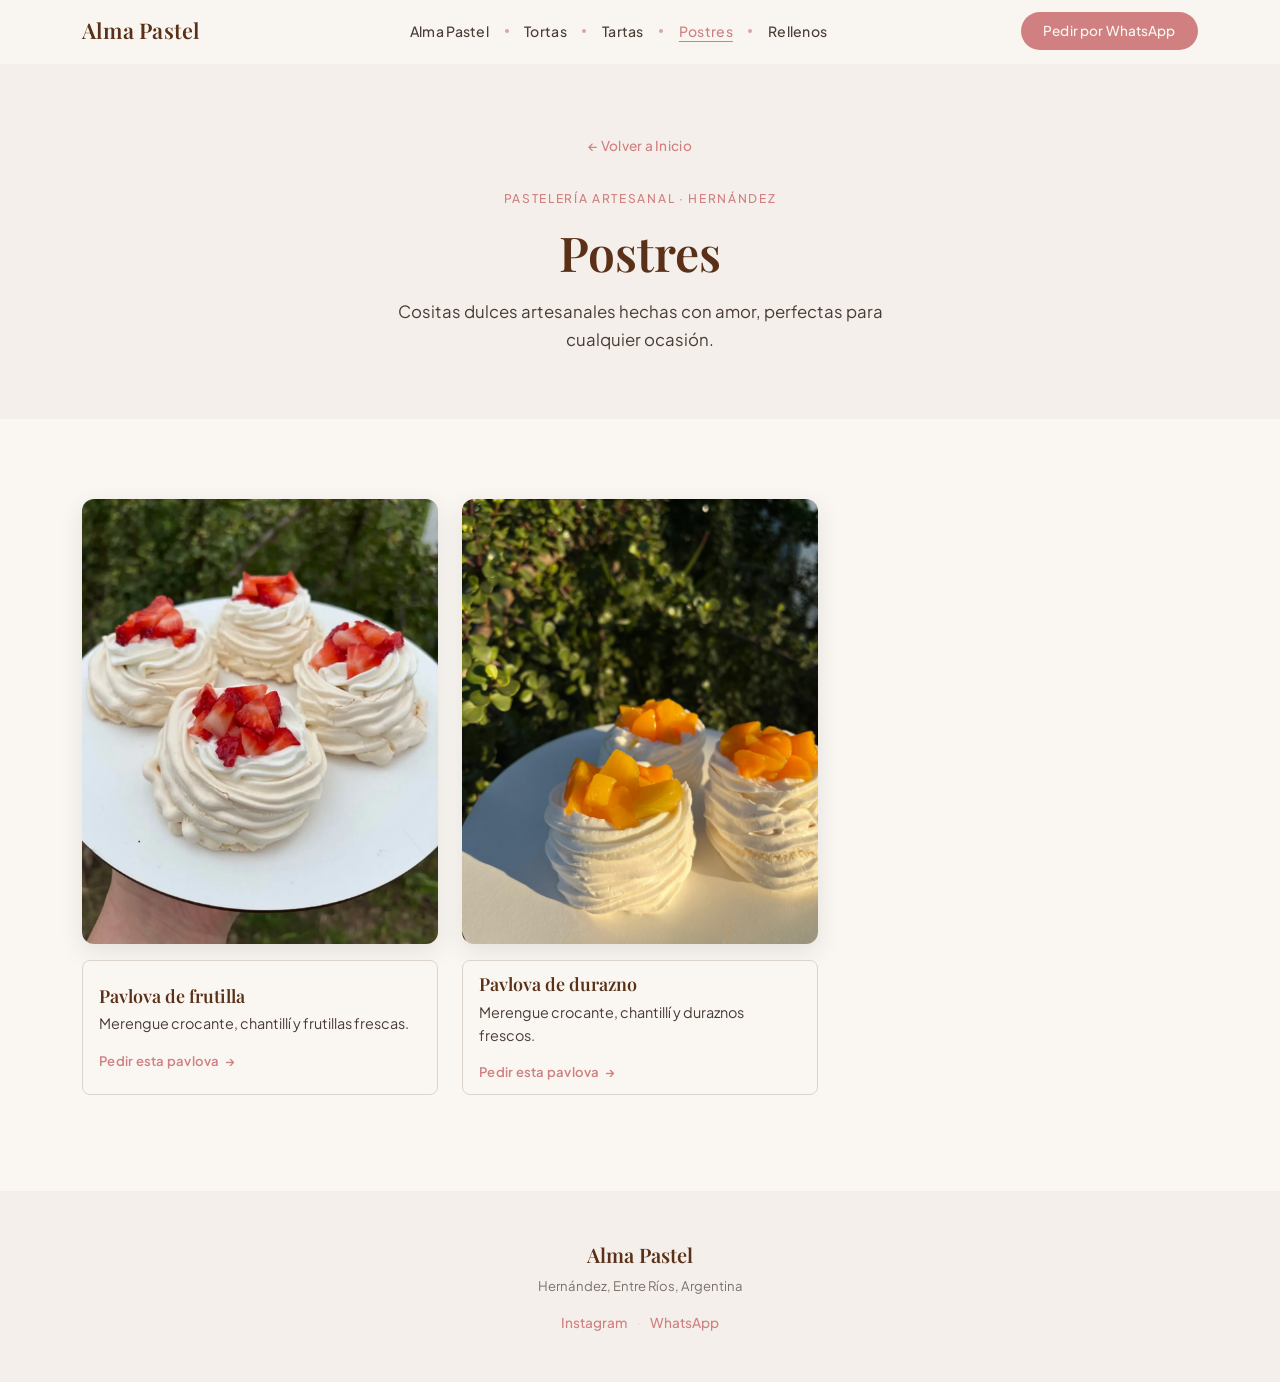
==== postres.html @ 7e45c55b "feat: categorías, páginas de rellenos y cards con rotación en táctil - Páginas de categorías (tortas" ====
<!DOCTYPE html>
<html lang="es">
<head>
    <meta charset="UTF-8">
    <meta name="viewport" content="width=device-width, initial-scale=1.0">
    <meta name="description" content="Postres artesanales de Alma Pastel en Hernández, Entre Ríos. Pavlovas y dulces hechos con amor. Pedilos por WhatsApp.">
    <title>Postres · Alma Pastel</title>
    <link rel="icon" type="image/png" href="static/img/favicon.png">

    <!-- Google tag (gtag.js) -->
    <script async src="https://www.googletagmanager.com/gtag/js?id=G-V1SF4TSCH2"></script>
    <script>
      window.dataLayer = window.dataLayer || [];
      function gtag(){dataLayer.push(arguments);}
      gtag('js', new Date());

      gtag('config', 'G-V1SF4TSCH2');
    </script>

    <link rel="preconnect" href="https://fonts.googleapis.com">
    <link rel="preconnect" href="https://fonts.gstatic.com" crossorigin>
    <link href="https://fonts.googleapis.com/css2?family=Playfair+Display:ital,wght@0,400;0,600;1,400;1,600&family=Plus+Jakarta+Sans:wght@400;500;600&display=swap" rel="stylesheet">

    <link href="https://cdn.jsdelivr.net/npm/bootstrap@5.3.3/dist/css/bootstrap.min.css" rel="stylesheet">
    <link rel="stylesheet" href="static/css/style.css">
</head>
<body data-page="postres">
    <header id="main-header" data-inject="navbar"></header>

    <main>
        <section class="page-header">
            <div class="container">
                <a href="index.html" class="breadcrumb-link d-inline-block">← Volver a Inicio</a>
                <p class="page-eyebrow text-uppercase fw-medium">Pastelería artesanal · Hernández</p>
                <h1 class="page-title">Postres</h1>
                <p class="page-sub">Cositas dulces artesanales hechas con amor, perfectas para cualquier ocasión.</p>
            </div>
        </section>

        <section id="productos" class="productos-section">
            <div class="container">
                <div class="row creaciones-grid">
                    <div class="col-lg-4 col-md-6 reveal">
                        <article class="creacion-card mx-auto overflow-hidden">
                            <div class="creacion-media creacion-media--standard">
                                <img src="static/img/creacion-pavlova-frutilla.webp" alt="Pavlova de frutilla de Alma Pastel" class="d-block w-100 h-100 object-fit-cover" loading="lazy">
                            </div>
                        </article>
                        <div class="creacion-caption d-flex flex-column justify-content-center">
                            <h3 class="creacion-name fw-semibold">Pavlova de frutilla</h3>
                            <p class="creacion-desc">Merengue crocante, chantillí y frutillas frescas.</p>
                            <a href="https://wa.me/YOUR_PHONE_NUMBER" class="creacion-cta align-self-start" data-mensaje="Hola! Quiero consultar por la pavlova de frutilla.">Pedir esta pavlova</a>
                        </div>
                    </div>
                    <div class="col-lg-4 col-md-6 reveal" data-delay="1">
                        <article class="creacion-card mx-auto overflow-hidden">
                            <div class="creacion-media creacion-media--standard">
                                <img src="static/img/creacion-pavlova-durazno.webp" alt="Pavlova de durazno de Alma Pastel" class="d-block w-100 h-100 object-fit-cover" loading="lazy">
                            </div>
                        </article>
                        <div class="creacion-caption d-flex flex-column justify-content-center">
                            <h3 class="creacion-name fw-semibold">Pavlova de durazno</h3>
                            <p class="creacion-desc">Merengue crocante, chantillí y duraznos frescos.</p>
                            <a href="https://wa.me/YOUR_PHONE_NUMBER" class="creacion-cta align-self-start" data-mensaje="Hola! Quiero consultar por la pavlova de durazno.">Pedir esta pavlova</a>
                        </div>
                    </div>
                </div>
            </div>
        </section>
    </main>

    <footer data-inject="footer" class="site-footer py-5"></footer>

    <div data-inject="flotantes"></div>

    <script src="static/js/components.js"></script>
    <script src="https://cdn.jsdelivr.net/npm/bootstrap@5.3.3/dist/js/bootstrap.bundle.min.js"></script>
    <script src="static/js/script.js"></script>
</body>
</html>
---- static/css/style.css ----
:root {
    --ap-bg-marfil: #FAF7F2;
    --ap-bg-crema: #F4EFEA;
    --ap-bg-rosa-sutil: #EFE3DD;
    --ap-text-chocolate: #5A3018;
    --ap-text-espresso: #4A3B35;
    --ap-accent-rosa: #D08081;
    --ap-placeholder-bg: #EAE4DD;
    --ap-placeholder-border: #DCD4CA;

    --ap-font-serif: 'Playfair Display', Georgia, 'Times New Roman', serif;
    --ap-font-sans: 'Plus Jakarta Sans', -apple-system, BlinkMacSystemFont, 'Segoe UI', sans-serif;

    --ap-navbar-height: 76px;
}

/* Base */
html {
    scroll-behavior: smooth;
    scroll-padding-top: var(--ap-navbar-height);
}

body {
    font-family: var(--ap-font-sans);
    font-weight: 400;
    color: var(--ap-text-espresso);
    background-color: var(--ap-bg-marfil);
    line-height: 1.6;
    -webkit-font-smoothing: antialiased;
    -moz-osx-font-smoothing: grayscale;
}

/* Tipografía base */
h1, h2, h3, h4, h5, h6 {
    font-family: var(--ap-font-serif);
    color: var(--ap-text-chocolate);
    font-weight: 600;
    line-height: 1.2;
}

a {
    color: var(--ap-accent-rosa);
    text-decoration: none;
    transition: color 0.2s ease;
}

a:hover {
    color: var(--ap-text-chocolate);
}

/* Navbar */
.navbar {
    background-color: rgba(250, 247, 242, 0.85);
    backdrop-filter: blur(12px);
    -webkit-backdrop-filter: blur(12px);
    border-bottom: 1px solid transparent;
    transition: border-color 0.3s ease, box-shadow 0.3s ease;
    padding: 0.75rem 0;
    z-index: 1030;
}

.navbar.scrolled {
    border-bottom-color: var(--ap-placeholder-border);
    box-shadow: 0 1px 8px rgba(43, 30, 25, 0.04);
}

.navbar-brand {
    line-height: 1.1;
}

.brand-name {
    font-family: var(--ap-font-serif);
    font-size: 1.35rem;
    font-weight: 600;
    color: var(--ap-text-chocolate);
    letter-spacing: 0.01em;
}

.navbar-toggler {
    border: none;
    padding: 0.35rem;
}

.navbar-toggler:focus {
    box-shadow: none;
}

.navbar-toggler-icon {
    background-image: url("data:image/svg+xml,%3csvg xmlns='http://www.w3.org/2000/svg' viewBox='0 0 30 30'%3e%3cpath stroke='%234A3B35' stroke-linecap='round' stroke-miterlimit='10' stroke-width='2' d='M4 7h22M4 15h22M4 23h22'/%3e%3c/svg%3e");
    width: 24px;
    height: 24px;
}

.nav-link {
    font-family: var(--ap-font-sans);
    font-size: 0.88rem;
    font-weight: 500;
    color: var(--ap-text-espresso) !important;
    letter-spacing: 0.02em;
    padding: 0.5rem 1.1rem !important;
    transition: color 0.2s ease;
}

.nav-link:hover {
    color: var(--ap-text-chocolate) !important;
}

.nav-link.active {
    color: var(--ap-accent-rosa) !important;
    text-decoration: underline;
    text-underline-offset: 4px;
    text-decoration-color: var(--ap-accent-rosa);
}

/* Puntitos separadores entre nav links (solo desktop) */
@media (min-width: 992px) {
    .navbar-nav .nav-item {
        position: relative;
    }

    .navbar-nav .nav-item:not(:last-child)::after {
        content: '';
        position: absolute;
        top: 50%;
        right: -2px;
        transform: translateY(-50%);
        width: 4px;
        height: 4px;
        border-radius: 50%;
        background-color: var(--ap-accent-rosa);
        opacity: 0.7;
    }
}

/* Botón WhatsApp (navbar desktop) */
.btn-whatsapp {
    font-family: var(--ap-font-sans);
    font-size: 0.85rem;
    font-weight: 500;
    color: var(--ap-bg-marfil);
    background-color: var(--ap-accent-rosa);
    border: none;
    padding: 0.55rem 1.4rem;
    letter-spacing: 0.01em;
    transition: background-color 0.2s ease, transform 0.15s ease;
}

.btn-whatsapp:hover {
    background-color: var(--ap-text-chocolate);
    color: var(--ap-bg-marfil);
    transform: translateY(-1px);
}

/* Botón WhatsApp (navbar mobile) */
.btn-whatsapp-mobile {
    display: flex;
    align-items: center;
    justify-content: center;
    width: 40px;
    height: 40px;
    background-color: var(--ap-accent-rosa);
    color: var(--ap-bg-marfil);
    transition: background-color 0.2s ease;
}

.btn-whatsapp-mobile:hover {
    background-color: var(--ap-text-chocolate);
    color: var(--ap-bg-marfil);
}

/* Ocultar el botón WhatsApp del navbar cuando aparece el botón flotante */
.navbar-wa-hidden {
    opacity: 0;
    visibility: hidden;
    transform: translateY(4px);
    pointer-events: none;
}

.btn-whatsapp.navbar-wa-hidden,
.btn-whatsapp-mobile.navbar-wa-hidden {
    transition: opacity 0.3s ease, transform 0.3s ease, visibility 0.3s ease;
}

/* Hero */
#hero {
    position: relative;
    overflow: hidden;
    padding-top: calc(var(--ap-navbar-height) + 4rem);
    padding-bottom: 4rem;
    min-height: 100vh;
    display: flex;
    align-items: center;
}

.hero-bg {
    position: absolute;
    inset: 0;
    z-index: 0;
    overflow: hidden;
}

.hero-bg::after {
    content: '';
    position: absolute;
    inset: 0;
    background-color: rgba(250, 247, 242, 0.55);
    z-index: 1;
}

.hero-image {
    position: relative;
    height: 120%;
    top: -10%;
    will-change: transform;
    transform: translateY(0);
}

.hero-content {
    position: relative;
    z-index: 2;
    padding-right: 3rem;
    padding-bottom: 3rem;
}

.hero-eyebrow {
    font-family: var(--ap-font-sans);
    font-size: 0.75rem;
    letter-spacing: 0.14em;
    color: var(--ap-accent-rosa);
    margin-bottom: 1.5rem;
}

.hero-title {
    font-size: clamp(2.2rem, 4vw, 3.2rem);
    font-weight: 600;
    line-height: 1.15;
    color: var(--ap-text-chocolate);
    margin-bottom: 1.5rem;
    max-width: 640px;
}

.hero-text {
    font-size: 1.05rem;
    line-height: 1.7;
    color: var(--ap-text-espresso);
    margin-bottom: 2.25rem;
    max-width: 440px;
}

.hero-text i {
    margin-right: 0.12em;
    font-style: italic;
}

.hero-cta {
    display: flex;
    flex-wrap: wrap;
    gap: 0.85rem;
    align-items: center;
}

.btn-ghost {
    font-family: var(--ap-font-sans);
    font-size: 0.88rem;
    font-weight: 500;
    color: var(--ap-text-espresso);
    border: 1px solid var(--ap-placeholder-border);
    padding: 0.55rem 1.6rem;
    letter-spacing: 0.01em;
    transition: border-color 0.2s ease, color 0.2s ease;
}

.btn-ghost:hover {
    border-color: var(--ap-text-espresso);
    color: var(--ap-text-chocolate);
    background-color: transparent;
}

.section-header {
    max-width: 540px;
    margin: 0 auto 4rem;
}

.section-header h2 {
    font-size: clamp(1.8rem, 3vw, 2.4rem);
    margin-bottom: 1rem;
}

/* --- Creaciones --- */
#creaciones {
    padding: 6rem 0;
    background-color: var(--ap-bg-marfil);
}

.creaciones-grid {
    row-gap: 2.5rem;
}

.creaciones-grid > [class*="col-"] {
    display: flex;
    flex-direction: column;
}

.creacion-card {
    width: 100%;
    max-width: 480px;
    box-shadow: 0 8px 24px rgba(43, 30, 25, 0.10);
    border-radius: 12px;
}

.creacion-media {
    border-radius: 0;
    overflow: hidden;
    background-color: var(--ap-placeholder-bg);
    position: relative;
}

.creacion-media img {
    transition: transform 0.5s ease;
}

.creacion-media--tall,
.creacion-media--standard {
    aspect-ratio: 4 / 5;
}

.creacion-caption {
    flex-grow: 1;
    width: 100%;
    max-width: 480px;
    margin: 1rem auto 0;
    background-color: rgba(250, 247, 242, 0.92);
    backdrop-filter: blur(6px);
    -webkit-backdrop-filter: blur(6px);
    border: 1px solid var(--ap-placeholder-border);
    border-radius: 8px;
    padding: 0.75rem 1rem;
}

.creacion-name {
    font-family: var(--ap-font-serif);
    font-size: 1.12rem;
    color: var(--ap-text-chocolate);
    margin: 0 0 0.4rem;
}

.creacion-desc {
    font-size: 0.9rem;
    line-height: 1.6;
    color: var(--ap-text-espresso);
    margin: 0;
}

.creacion-cta {
    margin-top: 0.9rem;
    font-family: var(--ap-font-sans);
    font-size: 0.82rem;
    font-weight: 600;
    color: var(--ap-accent-rosa);
    letter-spacing: 0.02em;
    transition: color 0.2s ease;
}

.creacion-cta::after {
    content: '→';
    margin-left: 0.35rem;
    transition: transform 0.2s ease;
    display: inline-block;
}

.creacion-cta:hover {
    color: var(--ap-text-chocolate);
}

.creacion-cta:hover::after {
    transform: translateX(3px);
}

/* Hover sutil solo en dispositivos con hover real (desktop) */
@media (hover: hover) and (pointer: fine) {
    .creacion-card {
        transition: transform 0.4s ease, box-shadow 0.4s ease;
    }

    .creacion-card:hover {
        transform: translateY(-6px);
        box-shadow: 0 14px 30px rgba(43, 30, 25, 0.16);
    }

    .creacion-card:hover .creacion-media img {
        transform: scale(1.03);
    }

    .creacion-caption {
        transition: box-shadow 0.3s ease, border-color 0.3s ease;
    }

    .creacion-caption:hover {
        border-color: var(--ap-accent-rosa);
        box-shadow: 0 8px 18px rgba(43, 30, 25, 0.10);
    }
}

/* --- Cards de categorías (index: Tortas, Tartas, Postres) --- */
.categoria-card {
    position: relative;
    width: 100%;
    max-width: 480px;
    aspect-ratio: 4 / 5;
    border-radius: 12px;
    overflow: hidden;
    background-color: var(--ap-placeholder-bg);
    box-shadow: 0 8px 24px rgba(43, 30, 25, 0.10);
}

.categoria-img {
    position: absolute;
    inset: 0;
    width: 100%;
    height: 100%;
    object-fit: cover;
    filter: blur(6px);
    transform: scale(1.05);
    transition: filter 0.3s ease;
}

.categoria-overlay {
    position: absolute;
    inset: 0;
    background-color: rgba(250, 247, 242, 0.35);
}

.categoria-content {
    position: relative;
    z-index: 1;
    display: flex;
    flex-direction: column;
    align-items: center;
    justify-content: center;
    width: 100%;
    height: 100%;
    padding: 1rem;
    text-align: center;
}

.categoria-nombre {
    font-family: var(--ap-font-serif);
    font-size: clamp(1.6rem, 2.5vw, 2.1rem);
    font-weight: 600;
    color: var(--ap-text-chocolate);
}

.categoria-flecha {
    display: inline-flex;
    align-items: center;
    justify-content: center;
    width: 44px;
    height: 44px;
    margin-top: 0.75rem;
    border-radius: 50%;
    color: var(--ap-bg-marfil);
    background-color: var(--ap-accent-rosa);
    box-shadow: 0 2px 10px rgba(43, 30, 25, 0.18);
    transition: background-color 0.2s ease, transform 0.2s ease;
}

/* Hover sutil solo en dispositivos con hover real (desktop) */
@media (hover: hover) and (pointer: fine) {
    .categoria-card {
        transition: transform 0.4s ease, box-shadow 0.4s ease;
    }

    .categoria-card:hover {
        transform: translateY(-6px);
        box-shadow: 0 14px 30px rgba(43, 30, 25, 0.16);
    }

    .categoria-card:hover .categoria-img {
        filter: blur(4px);
    }

    .categoria-card:hover .categoria-flecha {
        background-color: var(--ap-text-chocolate);
        transform: translateX(4px);
    }
}

/* --- Páginas de categorías (Tortas, Tartas, Postres) --- */
.page-header {
    padding: calc(var(--ap-navbar-height) + 3.5rem) 0 3rem;
    background-color: var(--ap-bg-crema);
    text-align: center;
}

.breadcrumb-link {
    font-family: var(--ap-font-sans);
    font-size: 0.85rem;
    font-weight: 500;
    color: var(--ap-accent-rosa);
    margin-bottom: 2rem;
    letter-spacing: 0.02em;
    transition: color 0.2s ease;
}

.breadcrumb-link:hover {
    color: var(--ap-text-chocolate);
}

.page-eyebrow {
    font-family: var(--ap-font-sans);
    font-size: 0.75rem;
    letter-spacing: 0.14em;
    color: var(--ap-accent-rosa);
    margin-bottom: 1rem;
    text-transform: uppercase;
}

.page-title {
    font-size: clamp(2.2rem, 4vw, 3rem);
    color: var(--ap-text-chocolate);
    margin-bottom: 1rem;
}

.page-sub {
    font-size: 1.05rem;
    line-height: 1.7;
    color: var(--ap-text-espresso);
    max-width: 520px;
    margin-left: auto;
    margin-right: auto;
}

.productos-section {
    padding: 5rem 0 6rem;
    background-color: var(--ap-bg-marfil);
}

/* --- Sobre Alma --- */
#sobre-alma {
    padding: 6rem 0;
    background-color: var(--ap-bg-marfil);
    border-bottom: 1px solid var(--ap-placeholder-border);
}

.sobre-img-wrapper {
    border-radius: 12px;
    overflow: hidden;
    background-color: var(--ap-placeholder-bg);
    border: 1px solid var(--ap-placeholder-border);
    box-shadow: 0 8px 24px rgba(46, 26, 15, 0.12);
}

/* Mientras no exista img/sobre-alma.jpg se muestra el fondo de placeholder sin romper el layout */
.sobre-img {
    aspect-ratio: 4 / 5;
}

.sobre-content {
    padding: 0 1rem;
}

@media (min-width: 992px) {
    .sobre-content {
        padding: 0 2rem 0 3.5rem;
    }
}

.sobre-eyebrow {
    font-family: var(--ap-font-sans);
    font-size: 0.75rem;
    letter-spacing: 0.14em;
    color: var(--ap-accent-rosa);
    margin-bottom: 1rem;
}

.sobre-title {
    font-size: clamp(1.8rem, 3vw, 2.4rem);
    margin-bottom: 1.5rem;
}

.sobre-text {
    font-size: 1.02rem;
    line-height: 1.75;
    color: var(--ap-text-espresso);
    margin-bottom: 1.25rem;
    max-width: 560px;
}

.sobre-text i {
    margin-right: 0.12em;
    font-style: italic;
}

/* --- Pausa Visual --- */
#pausa-visual {
    background-color: var(--ap-bg-rosa-sutil);
    padding: 8rem 0;
}

.pausa-frase {
    font-family: var(--ap-font-serif);
    font-size: clamp(1.7rem, 3.5vw, 2.3rem);
    line-height: 1.35;
    color: var(--ap-text-chocolate);
    max-width: 720px;
}

/* --- Rellenos (placeholder) --- */
#rellenos {
    background-color: var(--ap-bg-marfil);
    padding: 6rem 0;
}

.rellenos-grid {
    row-gap: 1.5rem;
}

.relleno-card {
    position: relative;
    max-width: 480px;
    border-radius: 12px;
    background-color: var(--ap-bg-marfil);
    box-shadow: 0 8px 24px rgba(43, 30, 25, 0.10);
}

.relleno-media {
    aspect-ratio: 1 / 1;
    overflow: hidden;
}

.relleno-media img {
    filter: blur(6px);
    transform: scale(1.05);
    transition: filter 0.3s ease, transform 0.5s ease;
}

.relleno-card:hover .relleno-media img,
.relleno-card.is-revelando .relleno-media img {
    filter: blur(0);
    transform: scale(1.03);
}

.relleno-titulo {
    position: absolute;
    left: 0;
    right: 0;
    top: 50%;
    transform: translateY(-50%);
    padding: 0 1rem;
    text-align: center;
    transition: top 0.3s ease, transform 0.3s ease;
}

.relleno-card:hover .relleno-titulo,
.relleno-card.is-revelando .relleno-titulo {
    top: 1.25rem;
    transform: translateY(0);
}

.relleno-name {
    font-family: var(--ap-font-serif);
    font-size: 1.15rem;
    color: var(--ap-text-chocolate);
    text-shadow: 0 1px 2px rgba(250, 247, 242, 0.45);
}

/* Hover sutil solo en dispositivos con hover real (desktop) */
@media (hover: hover) and (pointer: fine) {
    .relleno-card {
        transition: transform 0.4s ease, box-shadow 0.4s ease;
    }

    .relleno-card:hover {
        transform: translateY(-3px);
        box-shadow: 0 10px 24px rgba(43, 30, 25, 0.13);
    }
}

/* --- Cómo hacer tu pedido --- */
#como-pedir {
    background-color: var(--ap-bg-marfil);
    padding: 0 0 6rem;
}

.como-pedir-grid {
    row-gap: 2.5rem;
}

.paso-icono {
    color: var(--ap-accent-rosa);
    margin-bottom: 1.25rem;
}

.paso-title {
    font-size: 1.2rem;
    margin-bottom: 0.75rem;
}

.paso-text {
    font-size: 0.92rem;
    line-height: 1.6;
    color: var(--ap-text-espresso);
    max-width: 300px;
}

/* --- Instagram --- */
#instagram {
    background-color: var(--ap-bg-crema);
    padding: 5rem 0;
}

.instagram-link {
    max-width: 720px;
}

.instagram-grid {
    display: grid;
    grid-template-columns: repeat(3, 1fr);
    gap: 0.6rem;
    margin-bottom: 1.75rem;
}

.ig-tile {
    aspect-ratio: 1 / 1;
    border-radius: 10px;
    overflow: hidden;
    background-color: var(--ap-placeholder-bg);
    border: 1px solid var(--ap-placeholder-border);
}

.ig-tile img {
    transition: transform 0.5s ease;
}

@media (hover: hover) and (pointer: fine) {
    .instagram-link:hover .ig-tile img {
        transform: scale(1.05);
    }
}

.instagram-handle {
    font-family: var(--ap-font-serif);
    font-size: 1.35rem;
    font-weight: 600;
    color: var(--ap-text-chocolate);
    transition: color 0.2s ease;
}

.instagram-link:hover .instagram-handle {
    color: var(--ap-accent-rosa);
}

/* --- CTA Final --- */
#cta-final {
    background-color: var(--ap-bg-marfil);
    padding: 6rem 0;
}

.cta-final-content {
    max-width: 560px;
}

.cta-final-content h2 {
    font-size: clamp(1.8rem, 3.5vw, 2.5rem);
    margin-bottom: 1.25rem;
}

.cta-final-text {
    font-size: 1.05rem;
    line-height: 1.7;
    color: var(--ap-text-espresso);
    margin-bottom: 2rem;
}

.btn-cta-final {
    font-size: 0.95rem;
    padding: 0.75rem 2rem;
}

/* --- Botón WhatsApp flotante --- */
.btn-whatsapp-flotante {
    position: fixed;
    left: 1.25rem;
    bottom: 1.25rem;
    z-index: 1040;
    font-family: var(--ap-font-sans);
    font-size: 0.85rem;
    font-weight: 600;
    color: var(--ap-bg-marfil);
    background-color: var(--ap-accent-rosa);
    padding: 0.7rem 1.1rem;
    box-shadow: 0 2px 12px rgba(43, 30, 25, 0.18);
    opacity: 0;
    visibility: hidden;
    transform: translateY(10px);
    pointer-events: none;
    transition: opacity 0.3s ease, transform 0.3s ease, visibility 0.3s ease, background-color 0.2s ease;
}

.btn-whatsapp-flotante.visible {
    opacity: 1;
    visibility: visible;
    transform: translateY(0);
    pointer-events: auto;
}

@media (hover: hover) and (pointer: fine) {
    .btn-whatsapp-flotante:hover {
        background-color: var(--ap-text-chocolate);
        color: var(--ap-bg-marfil);
        transform: translateY(-1px);
    }
}

/* --- Botón volver arriba --- */
.btn-top {
    position: fixed;
    right: 1.25rem;
    bottom: 1.25rem;
    z-index: 1040;
    display: flex;
    align-items: center;
    justify-content: center;
    width: 48px;
    height: 48px;
    border: none;
    border-radius: 50%;
    background-color: var(--ap-accent-rosa);
    color: var(--ap-bg-marfil);
    box-shadow: 0 2px 10px rgba(43, 30, 25, 0.12);
    opacity: 0;
    visibility: hidden;
    transform: translateY(10px);
    pointer-events: none;
    transition: opacity 0.3s ease, transform 0.3s ease, visibility 0.3s ease, background-color 0.2s ease;
}

.btn-top.visible {
    opacity: 1;
    visibility: visible;
    transform: translateY(0);
    pointer-events: auto;
}

@media (hover: hover) and (pointer: fine) {
    .btn-top:hover {
        background-color: var(--ap-text-chocolate);
    }
}

/* Footer */
.site-footer {
    background-color: var(--ap-bg-crema);
}

.footer-brand {
    font-family: var(--ap-font-serif);
    font-size: 1.25rem;
    font-weight: 600;
    color: var(--ap-text-chocolate);
    margin-bottom: 0.25rem;
}

.footer-location {
    font-size: 0.82rem;
    color: var(--ap-text-espresso);
    opacity: 0.7;
    margin-bottom: 1rem;
}

.footer-links {
    font-size: 0.85rem;
}

.footer-links a {
    color: var(--ap-accent-rosa);
    font-weight: 500;
    text-decoration: none;
    transition: color 0.2s ease;
}

.footer-links a:hover {
    color: var(--ap-text-chocolate);
}

.footer-sep {
    color: var(--ap-placeholder-border);
    margin: 0 0.6rem;
}

/* Responsive */

/* Tablets */
@media (max-width: 991.98px) {
    .navbar-collapse {
        background-color: rgba(250, 247, 242, 0.98);
        backdrop-filter: blur(12px);
        -webkit-backdrop-filter: blur(12px);
        padding: 1.25rem;
        margin-top: 0.75rem;
        border-radius: 8px;
    }

    .nav-link {
        padding: 0.65rem 0 !important;
    }

    #hero {
        padding-top: calc(var(--ap-navbar-height) + 2rem);
        padding-bottom: 3rem;
    }

    .hero-content {
        padding-right: 0.5rem;
        text-align: center;
        padding-bottom: 2.5rem;
    }

    .hero-text {
        margin-left: auto;
        margin-right: auto;
    }

    .hero-cta {
        justify-content: center;
    }
}

/* Mobile */
@media (max-width: 575.98px) {
    :root {
        --ap-navbar-height: 64px;
    }

    .navbar {
        padding: 0.5rem 0;
    }

    .brand-name {
        font-size: 1.15rem;
    }

    .btn-whatsapp-mobile {
        width: 36px;
        height: 36px;
    }

    .btn-whatsapp-mobile svg {
        width: 17px;
        height: 17px;
    }

    #hero {
        padding-top: calc(var(--ap-navbar-height) + 1.5rem);
        padding-bottom: 2rem;
    }

    .hero-eyebrow {
        font-size: 0.68rem;
        margin-bottom: 1.2rem;
    }

    .hero-title {
        font-size: 1.85rem;
        margin-bottom: 1.2rem;
    }

    .hero-text {
        font-size: 0.95rem;
        margin-bottom: 2rem;
    }

    .hero-cta {
        flex-direction: column;
        align-items: stretch;
        padding: 0 1rem;
    }

    .hero-cta .btn {
        text-align: center;
        width: 100%;
    }

    .section-header {
        margin-bottom: 2.5rem;
    }

    #creaciones {
        padding: 3.5rem 0;
    }

    .creaciones-grid {
        row-gap: 2rem;
    }

    .creacion-caption {
        padding: 1rem 1.15rem;
    }

    #pausa-visual {
        padding: 4.5rem 0;
    }

    #sobre-alma {
        padding: 3.5rem 0;
    }

    .sobre-img-wrapper {
        margin-bottom: 2rem;
    }

    .sobre-content {
        padding: 0 0.5rem;
        text-align: center;
    }

    .sobre-text {
        margin-left: auto;
        margin-right: auto;
    }

    #instagram {
        padding: 3.5rem 0;
    }

    .instagram-grid {
        gap: 0.4rem;
    }

    .btn-whatsapp-flotante {
        left: 1rem;
        bottom: 1rem;
        padding: 0.6rem 0.9rem;
        font-size: 0.8rem;
    }

    #como-pedir {
        padding: 3rem 0;
    }

#cta-final {
        padding: 4rem 0;
    }
}

/* --- Animaciones: reveal on scroll --- */
.reveal {
    opacity: 0;
    transform: translateY(26px);
    transition: opacity 0.65s ease, transform 0.65s ease;
    will-change: opacity, transform;
}

.reveal.is-visible {
    opacity: 1;
    transform: none;
}

.reveal[data-delay="1"] {
    transition-delay: 0.08s;
}

.reveal[data-delay="2"] {
    transition-delay: 0.16s;
}

.reveal[data-delay="3"] {
    transition-delay: 0.24s;
}

/* --- Animaciones: entrada del hero (una sola vez, al cargar) --- */
@keyframes hero-entrada {
    from {
        opacity: 0;
        transform: translateY(26px);
    }
    to {
        opacity: 1;
        transform: none;
    }
}

.hero-eyebrow,
.hero-title,
.hero-text,
.hero-cta {
    animation: hero-entrada 0.7s ease both;
}

.hero-eyebrow {
    animation-delay: 0.1s;
}

.hero-title {
    animation-delay: 0.25s;
}

.hero-text {
    animation-delay: 0.4s;
}

.hero-cta {
    animation-delay: 0.55s;
}

@media (prefers-reduced-motion: reduce) {
    .reveal {
        opacity: 1;
        transform: none;
        transition: none;
    }

    .hero-eyebrow,
    .hero-title,
    .hero-text,
    .hero-cta {
        animation: none;
    }
}

/* Responsive adicional para páginas de categorías */
@media (max-width: 575.98px) {
    .page-header {
        padding: calc(var(--ap-navbar-height) + 2rem) 0 2.25rem;
    }

    .page-title {
        font-size: 1.9rem;
    }

    .page-sub {
        font-size: 0.95rem;
        padding: 0 0.5rem;
    }

    .productos-section {
        padding: 3.5rem 0;
    }
}
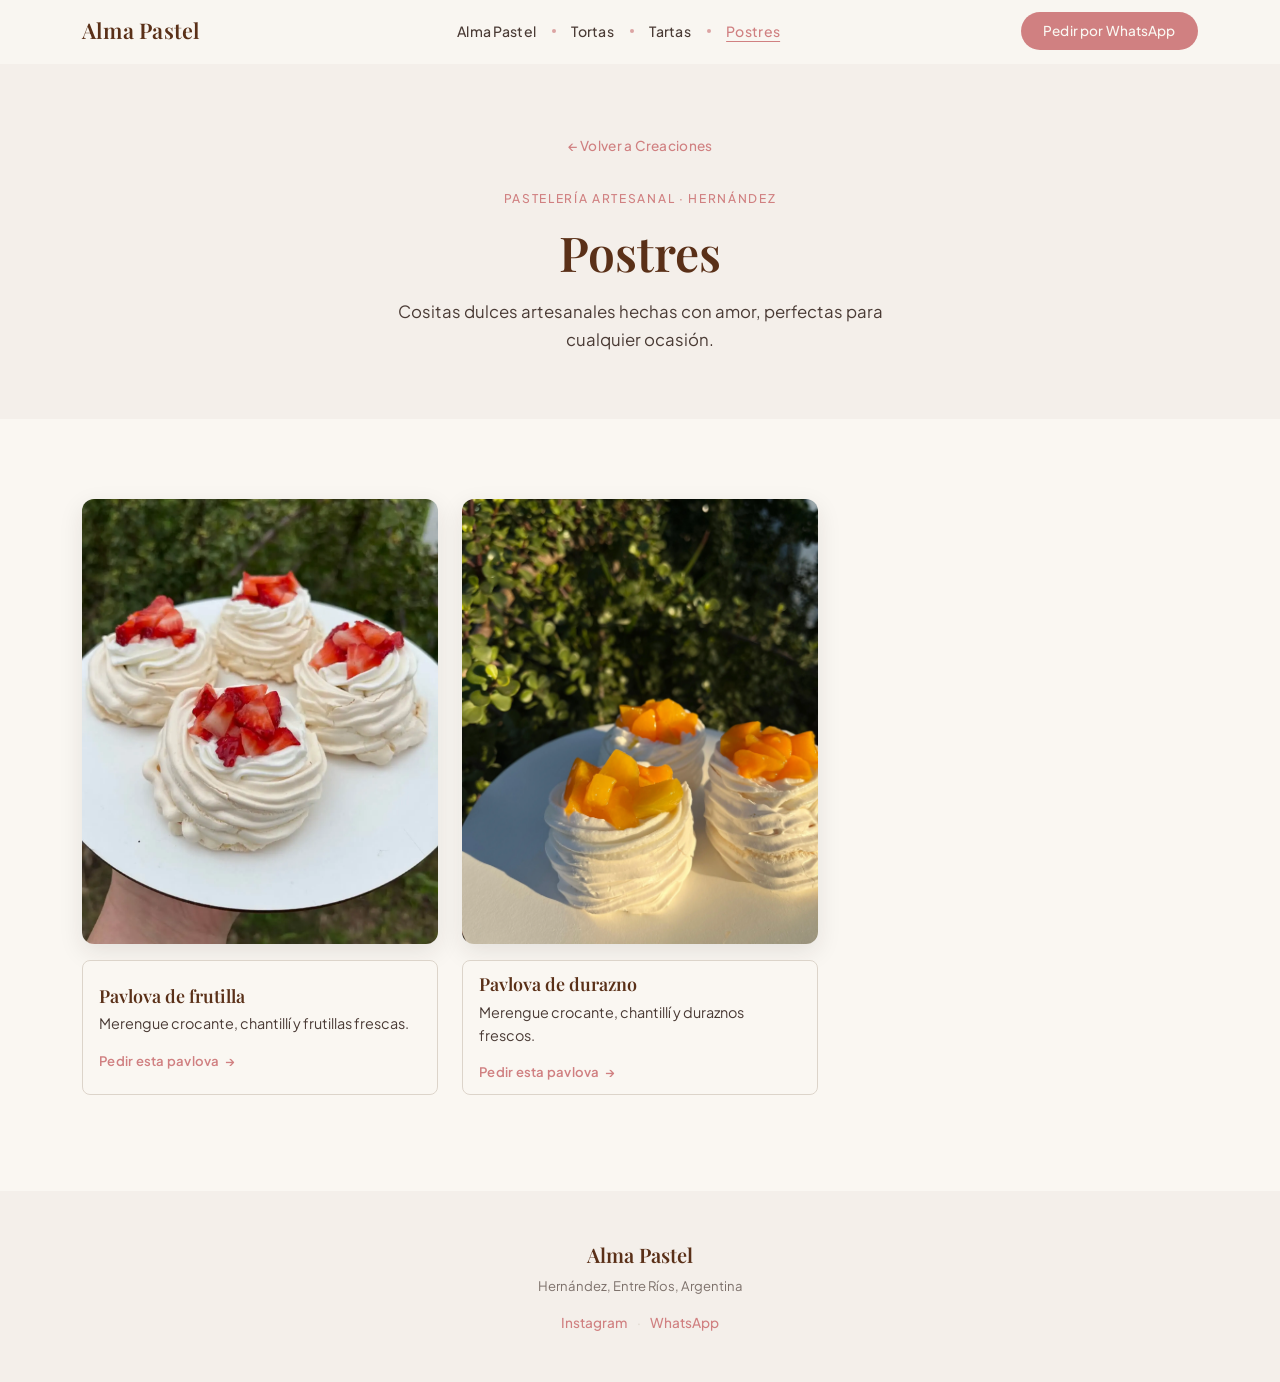
==== commit 8c39eeaa: "feat: navbar contextual según la página y breadcrumb de categorías a Creaciones" ====
--- a/postres.html
+++ b/postres.html
@@ -30,7 +30,7 @@
     <main>
         <section class="page-header">
             <div class="container">
-                <a href="index.html" class="breadcrumb-link d-inline-block">← Volver a Inicio</a>
+                <a href="index.html#creaciones" class="breadcrumb-link d-inline-block">← Volver a Creaciones</a>
                 <p class="page-eyebrow text-uppercase fw-medium">Pastelería artesanal · Hernández</p>
                 <h1 class="page-title">Postres</h1>
                 <p class="page-sub">Cositas dulces artesanales hechas con amor, perfectas para cualquier ocasión.</p>
--- a/static/css/style.css
+++ b/static/css/style.css
@@ -634,7 +634,6 @@
     transition: filter 0.3s ease, transform 0.5s ease;
 }
 
-.relleno-card:hover .relleno-media img,
 .relleno-card.is-revelando .relleno-media img {
     filter: blur(0);
     transform: scale(1.03);
@@ -651,17 +650,29 @@
     transition: top 0.3s ease, transform 0.3s ease;
 }
 
-.relleno-card:hover .relleno-titulo,
 .relleno-card.is-revelando .relleno-titulo {
     top: 1.25rem;
     transform: translateY(0);
 }
 
 .relleno-name {
+    display: inline-block;
     font-family: var(--ap-font-serif);
     font-size: 1.15rem;
     color: var(--ap-text-chocolate);
+    padding: 0.5rem 1.1rem;
+    border-radius: 10px;
+    background-color: rgba(250, 247, 242, 0);
+    backdrop-filter: blur(0);
+    -webkit-backdrop-filter: blur(0);
     text-shadow: 0 1px 2px rgba(250, 247, 242, 0.45);
+    transition: background-color 0.3s ease, backdrop-filter 0.3s ease;
+}
+
+.relleno-card.is-revelando .relleno-name {
+    background-color: rgba(250, 247, 242, 0.55);
+    backdrop-filter: blur(12px);
+    -webkit-backdrop-filter: blur(12px);
 }
 
 /* Hover sutil solo en dispositivos con hover real (desktop) */
@@ -673,6 +684,22 @@
     .relleno-card:hover {
         transform: translateY(-3px);
         box-shadow: 0 10px 24px rgba(43, 30, 25, 0.13);
+    }
+
+    .relleno-card:hover .relleno-media img {
+        filter: blur(0);
+        transform: scale(1.03);
+    }
+
+    .relleno-card:hover .relleno-titulo {
+        top: 1.25rem;
+        transform: translateY(0);
+    }
+
+    .relleno-card:hover .relleno-name {
+        background-color: rgba(250, 247, 242, 0.55);
+        backdrop-filter: blur(12px);
+        -webkit-backdrop-filter: blur(12px);
     }
 }
 
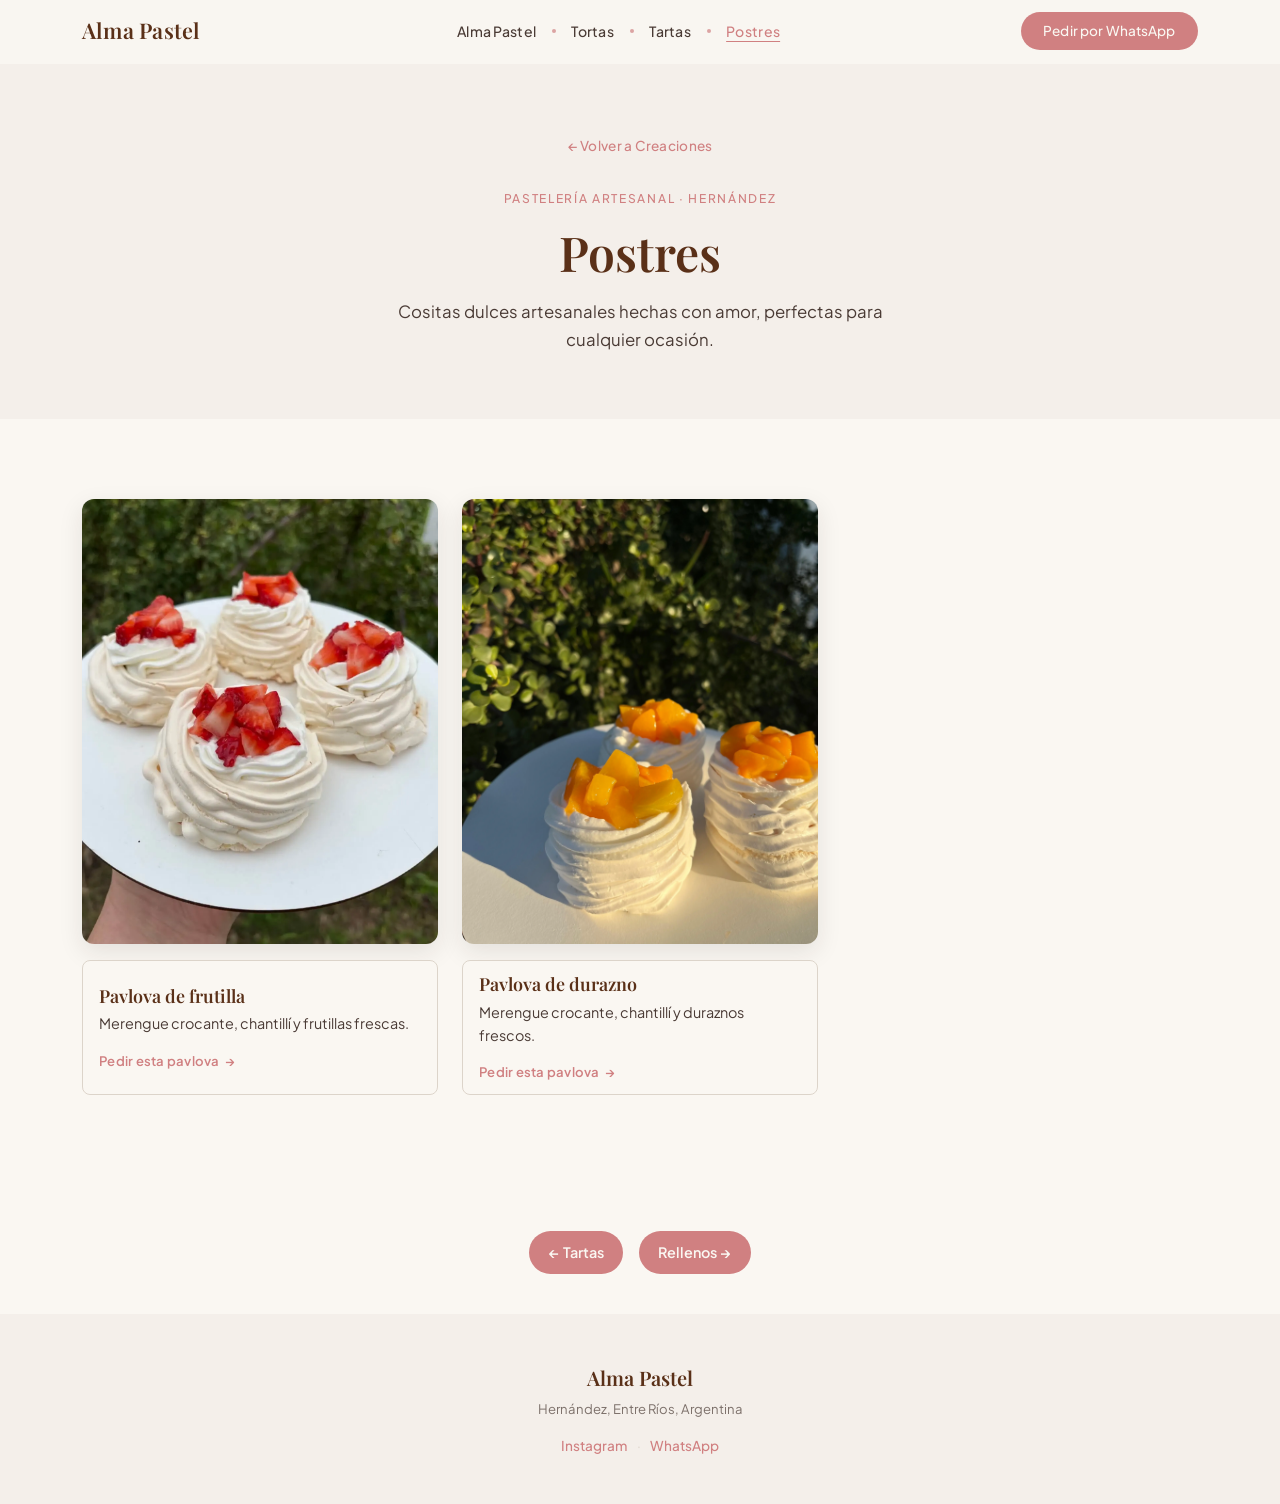
==== commit 9bc66f2d: "feat: navegación entre categorías, cards full-width, glasspanel con blur, cierre de menú al scroll y" ====
--- a/postres.html
+++ b/postres.html
@@ -69,6 +69,8 @@
         </section>
     </main>
 
+    <div data-inject="catnav"></div>
+
     <footer data-inject="footer" class="site-footer py-5"></footer>
 
     <div data-inject="flotantes"></div>
--- a/static/css/style.css
+++ b/static/css/style.css
@@ -506,6 +506,33 @@
     color: var(--ap-text-chocolate);
 }
 
+/* Navegación entre categorías (arriba del footer) */
+.cat-nav {
+    display: flex;
+    flex-wrap: wrap;
+    justify-content: center;
+    gap: 0.75rem 1rem;
+    padding: 2.5rem 0;
+}
+
+.cat-nav-link {
+    font-family: var(--ap-font-sans);
+    font-size: 0.9rem;
+    font-weight: 600;
+    padding: 0.55rem 1.15rem;
+    border-radius: 999px;
+    text-decoration: none;
+    background-color: var(--ap-accent-rosa);
+    color: var(--ap-bg-marfil);
+    border: 1px solid transparent;
+    transition: background-color 0.2s ease, color 0.2s ease, border-color 0.2s ease;
+}
+
+.cat-nav-link:hover {
+    background-color: var(--ap-text-chocolate);
+    color: var(--ap-bg-marfil);
+}
+
 .page-eyebrow {
     font-family: var(--ap-font-sans);
     font-size: 0.75rem;
@@ -657,22 +684,43 @@
 
 .relleno-name {
     display: inline-block;
+    position: relative;
+    isolation: isolate;
+    overflow: hidden;
     font-family: var(--ap-font-serif);
     font-size: 1.15rem;
     color: var(--ap-text-chocolate);
     padding: 0.5rem 1.1rem;
     border-radius: 10px;
-    background-color: rgba(250, 247, 242, 0);
-    backdrop-filter: blur(0);
-    -webkit-backdrop-filter: blur(0);
+    background-color: rgba(250, 247, 242, 0.55);
     text-shadow: 0 1px 2px rgba(250, 247, 242, 0.45);
-    transition: background-color 0.3s ease, backdrop-filter 0.3s ease;
-}
-
-.relleno-card.is-revelando .relleno-name {
-    background-color: rgba(250, 247, 242, 0.55);
-    backdrop-filter: blur(12px);
-    -webkit-backdrop-filter: blur(12px);
+}
+
+.relleno-name::before {
+    content: "";
+    position: absolute;
+    inset: 0;
+    z-index: -1;
+    background: var(--relleno-img, rgba(250, 247, 242, 0.55)) center / cover no-repeat;
+    filter: blur(14px);
+    transform: scale(1.2);
+}
+
+.relleno-hint {
+    position: absolute;
+    left: 50%;
+    bottom: 0.75rem;
+    transform: translateX(-50%);
+    font-family: var(--ap-font-sans);
+    font-size: 0.72rem;
+    font-weight: 500;
+    color: var(--ap-bg-marfil);
+    background-color: rgba(90, 48, 24, 0.75);
+    padding: 0.3rem 0.8rem;
+    border-radius: 999px;
+    white-space: nowrap;
+    pointer-events: none;
+    box-shadow: 0 2px 8px rgba(43, 30, 25, 0.18);
 }
 
 /* Hover sutil solo en dispositivos con hover real (desktop) */
@@ -694,12 +742,6 @@
     .relleno-card:hover .relleno-titulo {
         top: 1.25rem;
         transform: translateY(0);
-    }
-
-    .relleno-card:hover .relleno-name {
-        background-color: rgba(250, 247, 242, 0.55);
-        backdrop-filter: blur(12px);
-        -webkit-backdrop-filter: blur(12px);
     }
 }
 
